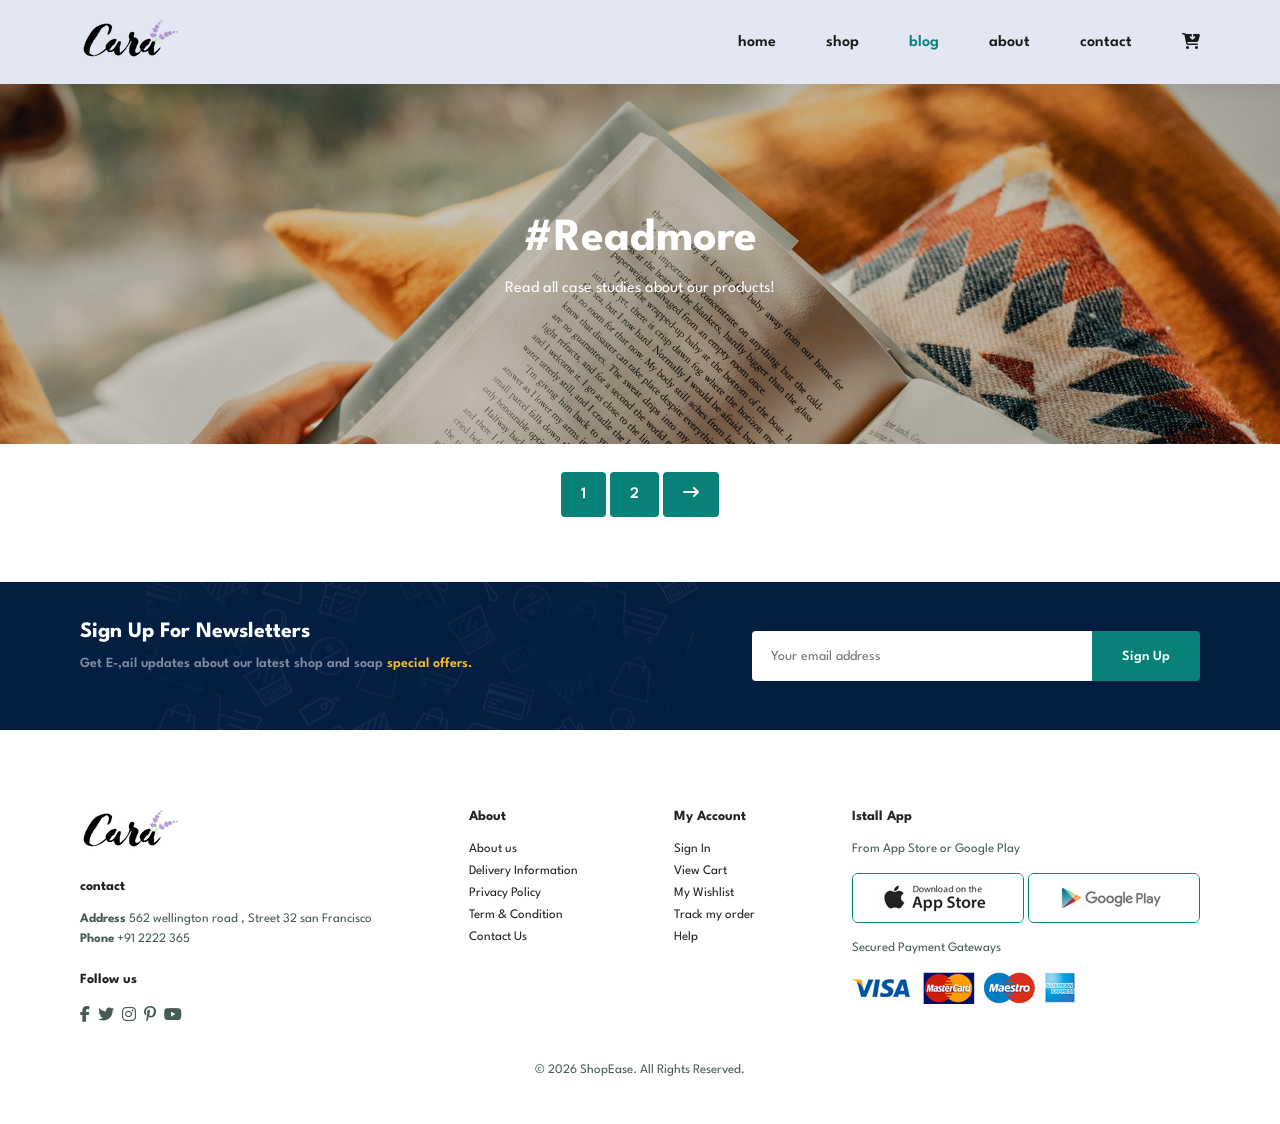
==== blog.html @ 00097d2b "creating a blog page" ====
<!DOCTYPE html>
<html lang="en">
    <head>
        <meta charset="UTF-8">
        <meta name="viewport" content="width=device-width, initial-scale=1.0">
        <title>clothezone</title>
        <link rel="stylesheet"
            href="https://cdnjs.cloudflare.com/ajax/libs/font-awesome/6.5.1/css/all.min.css">
        <link rel="stylesheet" href="style.css">

    </head>
    <body>

        <section id="header">
            <a href="#"><img src="img/logo.png" class="logo" alt></a>

            <div id="navbar">
                <a href="#" id="close">
                    <i class="fa-solid fa-xmark"></i>
                </a>
                <li><a href="index.html">home</a></li>
                <li><a href="shop.html">shop</a></li>
                <li><a class="active" href="blog.html">blog</a></li>
                <li><a href="about.html">about</a></li>
                <li><a href="contact.html">contact</a></li>
                <li><a href="cart.html"><i
                            class="fa-solid fa-cart-arrow-down"></i></a></li>

            </div>

            <div id="mobile">
                <i id="bar" class="fas fa-outdent"></i>
            </div>

        </section>

        <section id="page-header" class="blog-header">

            <h2>#Readmore</h2>

            <p>Read all case studies about our products!</p>

        </section>

       

        <section id="pagination" class="section-p1">
            <a href="#">1</a>
            <a href="#">2</a>
            <a href="#"><i class="fa-solid fa-arrow-right-long"></i></a>
        </section>

        <section id="newsletter" class="section-p1 section-m1">
            <div class="newstext">
                <h4>Sign Up For Newsletters</h4>
                <p>Get E-,ail updates about our latest shop and soap
                    <span>special offers.</span></p>

            </div>
            <div class="form">
                <input type="text" placeholder="Your email address">
                <button class="normal">Sign Up</button>
            </div>
        </section>
        <footer class="section-p1">
            <div class="col">
                <img class="logo" src="img/logo.png" alt>
                <h4>contact</h4>
                <p><strong>Address</strong> 562 wellington road , Street 32 san
                    Francisco</p>
                <p><strong>Phone</strong> +91 2222 365</p>
                <div class="follow">
                    <h4>Follow us</h4>
                    <div class="icon">
                        <i class="fab fa-facebook-f"></i>
                        <i class="fab fa-twitter"></i>
                        <i class="fab fa-instagram"></i>
                        <i class="fab fa-pinterest-p"></i>
                        <i class="fab fa-youtube"></i>
                    </div>
                </div>
            </div>

            <div class="col">
                <h4>About</h4>
                <a href="#">About us</a>
                <a href="#">Delivery Information</a>
                <a href="#">Privacy Policy</a>
                <a href="#">Term & Condition</a>
                <a href="#">Contact Us</a>
            </div>

            <div class="col">
                <h4>My Account</h4>
                <a href="#"> Sign In</a>
                <a href="#">View Cart</a>
                <a href="#">My Wishlist</a>
                <a href="#">Track my order</a>
                <a href="#">Help</a>
            </div>

            <div class="col install">
                <h4>Istall App</h4>
                <p>From App Store or Google Play</p>
                <div class="row">
                    <img src="img/pay/app.jpg" alt>
                    <img src="img/pay/play.jpg" alt>
                </div>
                <p>Secured Payment Gateways</p>
                <img src="img/pay/pay.png" alt>
            </div>

            <div class="copyright">
                <p>© 2026 ShopEase. All Rights Reserved.</p>
            </div>

        </footer>
        <script src="script.js"></script>
    </body>
</html>
---- style.css ----
@import url('https://fonts.googleapis.com/css2?family=Spartan:wght@100;200;300;400;500;600;700;800;900&display=swap');

* {
    margin: 0;
    padding: 0;
    box-sizing: border-box;
    font-family: 'Spartan', sans-serif;
}

h1 {
    font-size: 50px;
    line-height: 64px;
    color: #222;
}

h2 {
    font-size: 46px;
    line-height: 54px;
    color: #222;
}

h4 {
    font-size: 20px;
    color: #222;

}

h6 {
    font-weight: 700;
    font-size: 12px;
}

p {
    font-size: 16px;
    color: #465b52;
    margin: 15px 0 20px 0;
}

.section-p1 {
    padding: 40px 80px;
}

.section-m1 {
    margin: 40px 0;

}

button.normal {
    font-size: 14px;
    font-weight: 600;
    padding: 15px 30px;
    color: #000;
    background-color: #fff;
    border-radius: 4px;
    cursor: pointer;
    border: none;
    transition: 0.2s;
}


body {
    width: 100%;
}

/* header :start */


#header {
    display: flex;
    align-items: center;
    justify-content: space-between;
    padding: 20px 80px;
    background: #E3E6F3;
    box-shadow: 0 5px 15px rgb(0, 0, 0, 0.06);
    z-index: 999;
    position: sticky;
    top: 0;
    left: 0;
}

/* Navbar */

#navbar {
    display: flex;
    align-items: center;
    gap: 50px;
    list-style: none;
}

#navbar li a {
    text-decoration: none;
    font-size: 16px;
    font-weight: 600;
    color: #1a1a1a;

}

#navbar li a:hover,
#navbar li a.active {
    color: #088178;
}

#mobile{
    display: none;
    align-items: center;
}

#mobile i{
    color: #1a1a1a;
    font-size: 24px;
    padding-left: 20px;
    cursor: pointer;
}

#close{
    display: none;
}

/* home page */

#hero {
    background-image: url("img/hero4.png");
    height: 90vh;
    width: 100%;
    background-size: cover;
    background-position: top 25% right 0;
    padding: 0 80px;
    display: flex;
    flex-direction: column;
    align-items: start;
    justify-content: center;
}

#hero h4 {
    padding-bottom: 15px;

}

#hero h1 {
    color: #088178;

}

#hero button {
    background-image: url(img/button.png);
    background-color: transparent;
    color: #088178;
    border: 0;
    padding: 14px 80px 14px 65px;
    background-repeat: no-repeat;
    cursor: pointer;
    font-weight: 1000px;
    font-size: 18px;
}

#feature {
    display: flex;
    align-items: center;
    justify-content: space-between;
    flex-wrap: wrap;
}

#feature .fe-box {
    width: 180px;
    text-align: center;
    padding: 25px 15px;
    box-shadow: 20px 20px 34px rgba(0, 0, 0, 0.03);
    border-radius: 4px;
    border: 1px solid #cce7d0;
    margin: 15px 0;

}

#feature .fe-box:hover {
    box-shadow: 10px 10px 54px rgba(70, 62, 221, 0.1);
}

#feature .fe-box img {
    width: 100px;
    margin-bottom: 10px;
}

#feature .fe-box h6 {
    display: inline-block;
    padding: 9px 8px 6px;
    line-height: 1;
    border-radius: 4px;
    color: #088178;
    background-color: #fddde4;
}

#feature .fe-box:nth-child(2) h6 {
    background-color: rgb(144, 186, 186);
}

#feature .fe-box:nth-child(3) h6 {
    background-color: rgb(163, 134, 171);
}

#feature .fe-box:nth-child(4) h6 {
    background-color: rgb(117, 147, 173);
}

#feature .fe-box:nth-child(5) h6 {
    background-color: rgb(184, 192, 151);
}

#feature .fe-box:nth-child(6) h6 {
    background-color: rgb(125, 146, 146);
}

.featured {
    padding: 50px;
    background: #f8f9fc;
    text-align: center;
}

.product-container {
    display: grid;
    grid-template-columns: repeat(auto-fit, minmax(230px, 1fr));
    gap: 25px;
}

.card {
    background: #fff;
    border-radius: 15px;
    padding: 15px;
    transition: 0.3s;
    box-shadow: 0 4px 12px rgba(0, 0, 0, 0.1);
    position: relative;
}

.card:hover {
    transform: translateY(-10px);
    box-shadow: 0 10px 25px rgba(0, 0, 0, 0.15);
}

.card img {
    width: 100%;
    border-radius: 10px;
}

.card h3 {
    margin: 10px 0 5px;
    font-size: 18px;
}

/* ⭐ Rating */
.rating {
    color: #fbc531;
    margin-bottom: 8px;
}

/* Price */
.price {
    font-size: 18px;
    font-weight: bold;
    color: #27ae60;
}

/* Button */
.btn {
    margin-top: 10px;
    width: 100%;
    padding: 10px;
    border: none;
    background: black;
    color: white;
    border-radius: 25px;
    cursor: pointer;
    transition: 0.3s;
}

.btn:hover {
    background: #ff6b6b;
}

#products1 {
    text-align: center;
}

#products1 .pro-container {
    display: flex;
    justify-content: space-between;
    padding-top: 20px;
    flex-wrap: wrap;

}

#products1 .pro {
    width: 23%;
    min-width: 250px;
    padding: 10px 12px;
    border: 1px solid #cce7d0;
    border-radius: 25px;
    cursor: pointer;
    box-shadow: 20px 20px 30px rgba(0, 0, 0, 0.02);
    margin: 15px 0;
    transition: 0.2s ease;
    position: relative;
}

#products1 .pro:hover {
    box-shadow: 20px 20px 30px rgba(0, 0, 0, 0.06);
}

#products1 .pro img {
    width: 100%;
    border-radius: 20px;

}

#products1 .pro .des {
    text-align: start;
    padding: 10px 0;
}

#products1 .pro .des span {
    color: #606063;
    font-size: 12px;
}

#products1 .pro .des h5 {
    padding-top: 7px;
    color: #1a1a1a;
    font-size: 14px;
}

#products1 .pro .des i {
    font-size: 12px;
    color: rgb(243, 181, 25);
}

#products1 .pro .des h4 {
    padding-top: 7px;
    font-size: 15px;
    font-weight: 700;
    color: #088178;
}

#products1 .pro .fa-cart-shopping {
    width: 40px;
    height: 40px;
    line-height: 40px;
    border-radius: 50px;
    background-color: #e8f6ea;
    font-weight: 700;
    color: #088178;
    border: 1px solid #cce7d0;
    position: absolute;
    bottom: 20px;
    right: 10px;


}

#banner {
    display: flex;
    flex-direction: column;
    justify-content: center;
    align-items: center;
    text-align: center;
    background-image: url("img/banner/b2.jpg");
    width: 100%;
    height: 40vh;
    background-size: cover;
    background-position: center;

}

#banner h4 {
    color: #fff;
    font-size: 16px;
}

#banner h2 {
    color: #fff;
    font-size: 30px;
    padding: 10px 0;
}

#banner h2 span {
    color: #ef3636;
}

#banner button:hover {
    background: #088178;
    color: #fff;

}

#sm-banner {
    display: flex;
    justify-content: space-between;
    flex-wrap: wrap;

}

#sm-banner .banner-box {
    display: flex;
    flex-direction: column;
    justify-content: center;
    align-items: flex-start;
    text-align: center;
    background-image: url("img/banner/b17.jpg");
    min-width: 670px;
    height: 50vh;
    background-size: cover;
    background-position: center;
    padding: 30px;
}

#sm-banner .banner-box2 {
    background-image: url("img/banner/b10.jpg");
}

#sm-banner h2 {
    color: #fff;
    font-size: 28px;
    font-weight: 800;
}

#sm-banner span {
    color: #fff;
    font-size: 14px;
    font-weight: 500;
    padding-bottom: 15px;
}

button.white {
    font-size: 13px;
    font-weight: 600;
    padding: 11px 18px;
    color: #fff;
    background-color: transparent;
    cursor: pointer;
    border: 1px solid #fff;
    outline: none;
    transition: 0.2s;
}


#sm-banner .banner-box:hover button {
    background-color: #088178;
    border: 1px solid #088178;
}

#banner3 {
    display: flex;
    justify-content: space-between;
    flex-wrap: wrap;
    padding: 0 80px;
}

#banner3 .banner-box {
    display: flex;
    flex-direction: column;
    justify-content: center;
    align-items: flex-start;
    /* text-align: center; */
    background-image: url("img/banner/b7.jpg");
    min-width: 30%;
    height: 30vh;
    background-size: cover;
    background-position: center;
    padding: 20px;
    margin-bottom: 20px;
}

#banner3 .banner-box2 {
    background-image: url("img/banner/b4.jpg");
}

#banner3 .banner-box3 {
    background-image: url("img/banner/b18.jpg");
}

#banner3 h2 {
    color: #fff;
    font-weight: 900;
    font-size: 22px;
}

#banner3 h3 {
    color: #ec544e;
    font-weight: 800;
    font-size: 15px;
}

#newsletter {
    display: flex;
    justify-content: space-between;
    flex-wrap: wrap;
    align-items: center;
    background-image: url("img/banner/b14.png");
    background-repeat: no-repeat;
    background-position: 20% 30%;
    background-color: #041e42;
}

#newsletter h4 {
    font-size: 22px;
    font-weight: 700;
    color: #fff;

}

#newsletter p {
    font-size: 14px;
    font-weight: 600;
    color: #818ea0;

}

#newsletter p span {
    color: #ffbd27;
}

#newsletter .form {
    display: flex;
    width: 40%;
}

#newsletter input {
    height: 3.125rem;
    padding: 0 1.25em;
    font-size: 14px;
    width: 100%;
    border: 1px solid transparent;
    border-radius: 4px;
    outline: none;
    border-top-right-radius: 0;
    border-bottom-right-radius: 0;
}

#newsletter button {
    background-color: #088178;
    color: #fff;
    white-space: nowrap;
    border-top-left-radius: 0;
    border-bottom-left-radius: 0;
}

footer {
    display: flex;
    flex-wrap: wrap;
    justify-content: space-between;
}

footer .col {
    display: flex;
    flex-direction: column;
    align-items: flex-start;
    margin-bottom: 20px;
}

footer .logo {
    margin-bottom: 30px;
}

footer h4 {
    font-size: 14px;
    padding-bottom: 20px;

}

footer p {
    font-size: 13px;
    margin: 0 0 8px 0;

}

footer a {
    font-size: 13px;
    text-decoration: none;
    color: #222;
    margin-bottom: 10px;

}

footer .follow {
    margin-top: 20px;
}

footer .follow i {
    color: #465b52;
    padding-right: 4px;
    cursor: pointer;
}


footer .install .row img {
    border: 1px solid #088178;
    border-radius: 6px;

}

footer .install img {
    margin: 10px 0 15px 0;
}

footer .copyright {
    width: 100%;
    text-align: center;
    margin-top: 20px;
}

footer .follow i:hover,
footer a:hover {
    color: #088178;

}

/* shop-page */

#page-header{
    background-image: url(img/banner/b1.jpg);
    width: 100%;
    height: 40vh;
    background-size: cover;
    display: flex;
    justify-content: center;
    text-align: center;
    flex-direction: column;
    padding: 14px;


}

#page-header h2,
#page-header p{
    color: #fff;
}

#pagination{
    text-align: center;

}

#pagination a{
    text-decoration: none;
    background-color: #088178;
    padding: 15px 20px;
    border-radius: 4px;
    color: #fff;
    font-weight: 600;
}

/* Single Page */

#prodetails{
    display: flex;
    margin-top: 20px;
}

#prodetails .single-pro-image{
    width: 30%;
    margin-right: 50px;
}

.small-img-group{
    display: flex;
    justify-content: space-between;
}

.small-img-col{
    flex-basis: 24%;
    cursor: pointer;
}

#prodetails .single-pro-details{
   width: 50%; 
   padding-top: 30px;

}

#prodetails .single-pro-details h4{
    padding: 40px 0 20px;
}

#prodetails .single-pro-details h2{
    font-size: 26px;
}

#prodetails .single-pro-details select{
    display: block;
    padding: 5px 10px;
    margin-bottom: 10px;
}

#prodetails .single-pro-details input{
    width: 50px;
    height: 47px;
    padding-left: 10px;
    font-size: 16px;
    margin-right: 10px;
}

#prodetails .single-pro-details button{
    background-color: #088178;
    color: #fff;
}

#prodetails .single-pro-details input:focus{
    outline: none;
}

#prodetails .single-pro-details span{
    line-height: 25px;
}

/* blog page */

#page-header.blog-header{
     background-image: url("img/banner/b19.jpg");
    
}

@media (max-width: 799px){

    /* HEADER */

    #header{
        padding: 20px 30px;
    }

    /* NAVBAR */

    #navbar{
        display: flex;
        flex-direction: column;
        align-items: flex-start;
        justify-content: flex-start;

        position: fixed;

        top: 0;
        right: -300px;

        height: 100vh;
        width: 300px;

        background-color: #E3E6F3;

        box-shadow: 0 40px 60px rgba(0,0,0,0.1);

        padding: 80px 0 0 20px;

        transition: 0.3s;
        z-index: 999;
    }

    #navbar.active{
        right: 0px;
    }

    #navbar li{
        margin-bottom: 25px;
    }

    /* MOBILE ICON */

    #mobile{
        display: flex;
        align-items: center;
    }

    #mobile i{
        font-size: 24px;
        color: #1a1a1a;
        padding-left: 20px;
        cursor: pointer;
    }

     #close{
        display: initial;

        position: absolute;

        top: 30px;
        left: 30px;

        color: #222;
        font-size: 24px;
    }

    /* HERO */

    #hero{
        height: 70vh;
        padding: 0 40px;
        background-position: top 30% right 30%;
    }

    /* FEATURE SECTION */

    #feature{
        justify-content: center;
        gap: 20px;
    }

    /* PRODUCTS */

    #products1 .pro-container{
        justify-content: center;
    }

    #products1 .pro{
        margin: 15px;
    }

    /* SMALL BANNER */

    #sm-banner .banner-box{
        min-width: 100%;
        height: 30vh;
    }

    /* BANNER 3 */

    #banner3{
        padding: 0 40px;
    }

    #banner3 .banner-box{
        width: 28%;
    }

    /* NEWSLETTER */

    #newsletter .form{
        width: 70%;
    }
}

@media (max-width: 477px){

    /* HEADER */

    #header{
        padding: 10px 20px;
    }

    /* HERO */

    #hero{
        padding: 0 20px;
        background-position: 55%;
    }

    #hero h1{
        font-size: 38px;
    }

    #hero h2{
        font-size: 32px;
    }

    /* FEATURES */

    #feature{
        justify-content: space-between;
    }

    #feature .fe-box{
        width: 155px;
        margin: 0 0 15px 0;
    }

    /* PRODUCTS */

    #products1 .pro{
        width: 100%;
    }

    /* BANNER */

    #banner{
        height: 40vh;
    }

    #banner h2{
        font-size: 22px;
    }

    /* SMALL BANNERS */

    #sm-banner .banner-box{
        height: 40vh;
    }

    #sm-banner .banner-box2{
        margin-top: 20px;
    }

    /* BANNER 3 */

    #banner3{
        padding: 0 20px;
    }

    #banner3 .banner-box{
        width: 100%;
    }

    /* NEWSLETTER */

    #newsletter{
        padding: 40px 20px;
    }

    #newsletter .form{
        width: 100%;
    }

    /* FOOTER */

    footer .copyright{
        text-align: start;
    }



/* single products */

#prodetails{
    display: flex;
    flex-direction: column;
}

#prodetails .single-pro-image{
    width: 100%;
    margin-right: 0px;
    /* margin-left: 0px; */
}

#prodetails .single-pro-details{
    width: 100%;
  
}

}
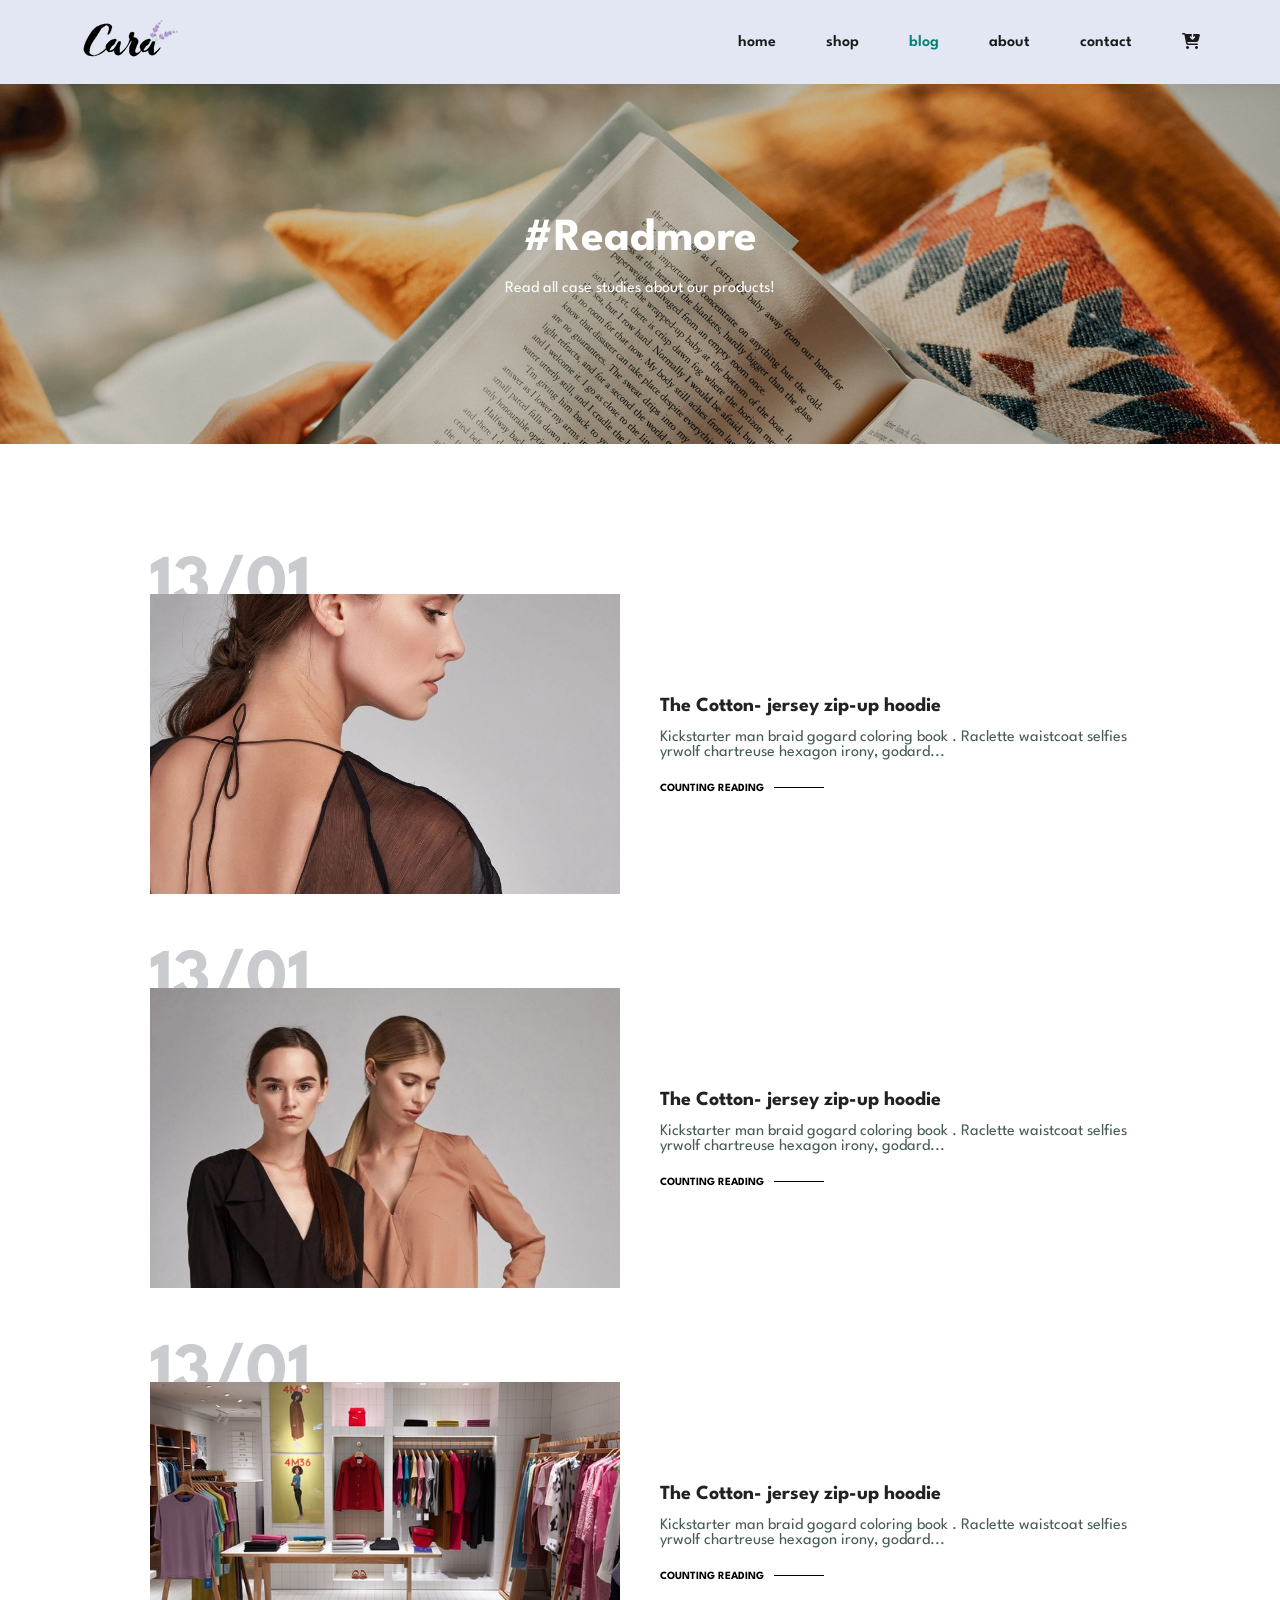
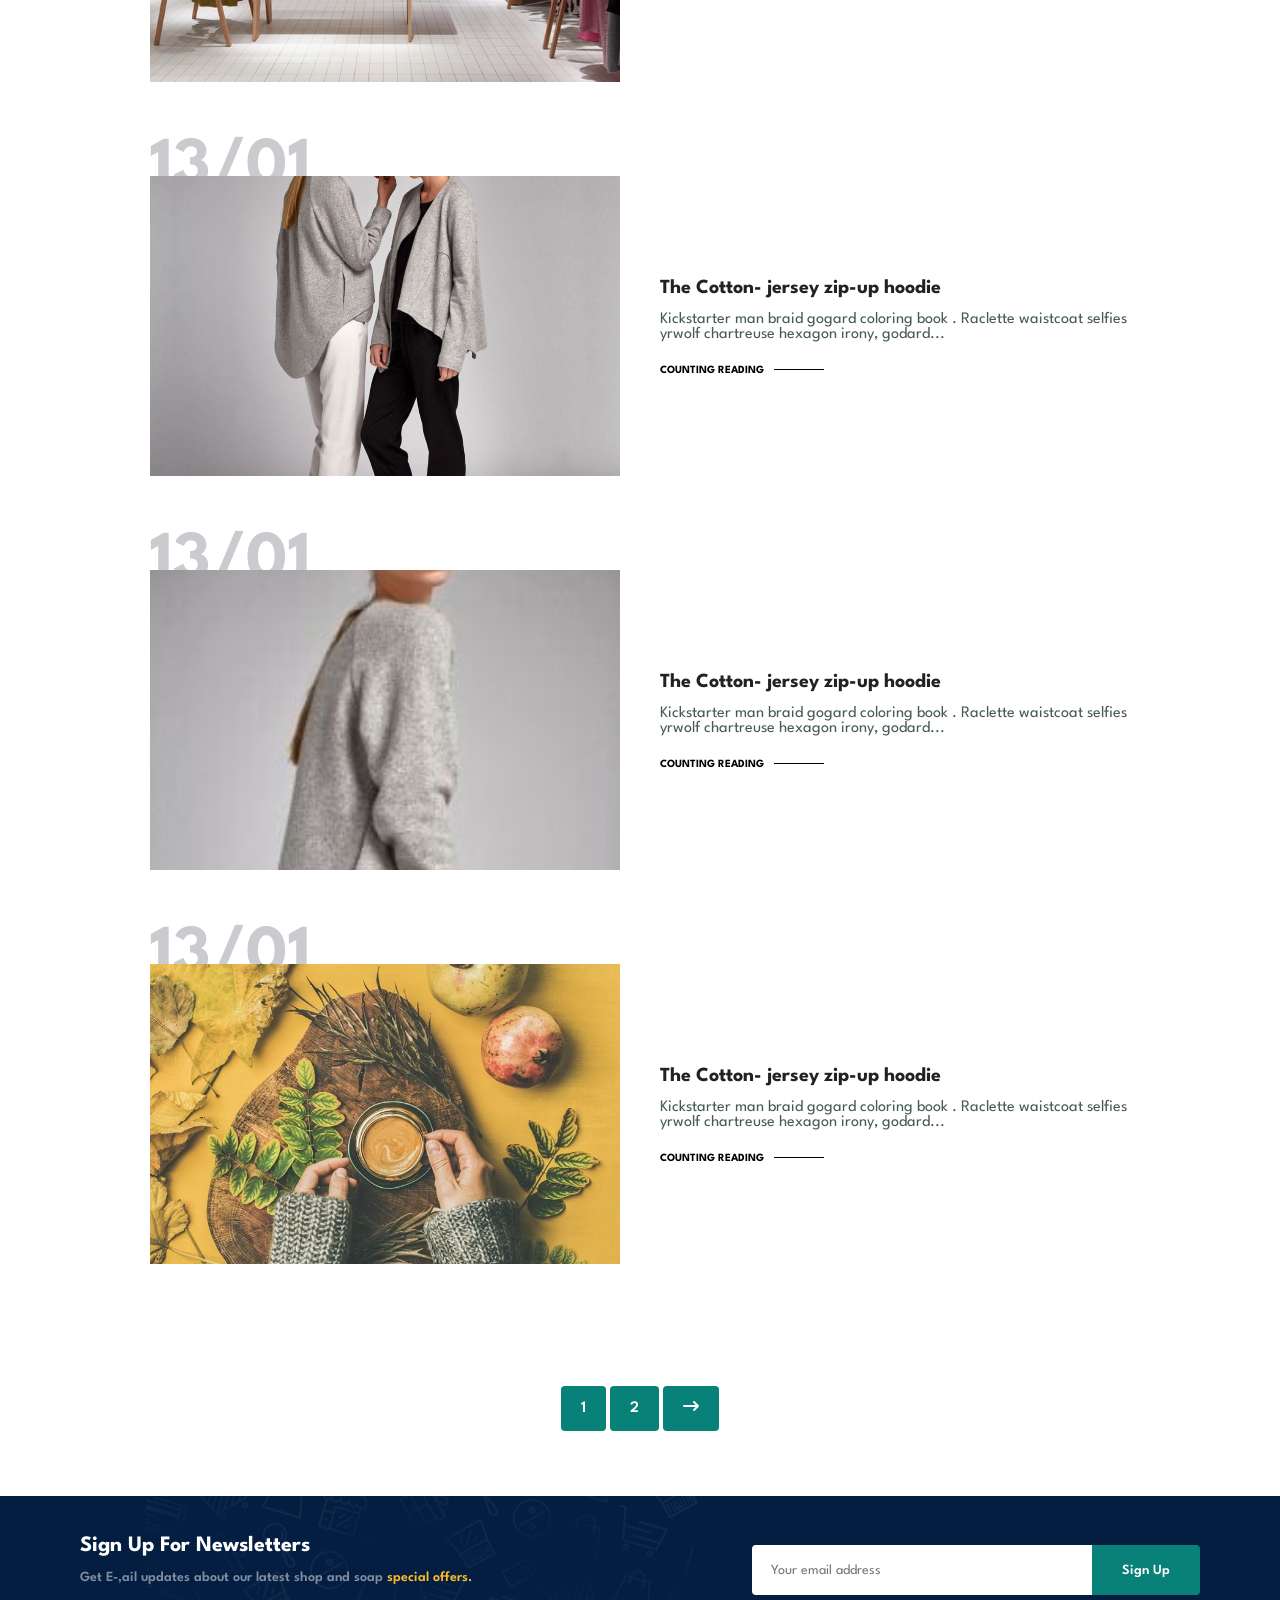
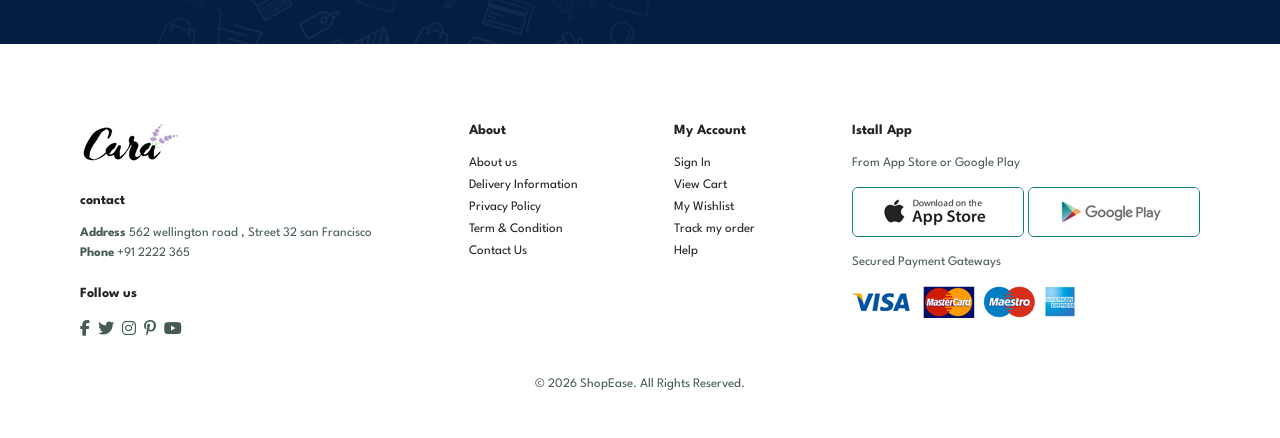
==== commit 7fc0f217: "add blog page" ====
--- a/blog.html
+++ b/blog.html
@@ -42,7 +42,74 @@
 
         </section>
 
-       
+        <section id="blog">
+            <div class="blog-box">
+                <div class="blog-img">
+                    <img src="img/blog/b1.jpg" alt="">
+                </div>
+                <div class="blog-details">
+                     <h4>The Cotton- jersey zip-up hoodie</h4>
+                     <p>Kickstarter man braid gogard coloring book . Raclette waistcoat selfies yrwolf chartreuse hexagon irony, godard...</p>
+                     <a href="#">COUNTING READING</a>
+                </div>
+                <h1>13/01</h1>
+            </div>
+             <div class="blog-box">
+                <div class="blog-img">
+                    <img src="img/blog/b2.jpg" alt="">
+                </div>
+                <div class="blog-details">
+                     <h4>The Cotton- jersey zip-up hoodie</h4>
+                     <p>Kickstarter man braid gogard coloring book . Raclette waistcoat selfies yrwolf chartreuse hexagon irony, godard...</p>
+                     <a href="#">COUNTING READING</a>
+                </div>
+                <h1>13/01</h1>
+            </div>
+             <div class="blog-box">
+                <div class="blog-img">
+                    <img src="img/blog/b3.jpg" alt="">
+                </div>
+                <div class="blog-details">
+                     <h4>The Cotton- jersey zip-up hoodie</h4>
+                     <p>Kickstarter man braid gogard coloring book . Raclette waistcoat selfies yrwolf chartreuse hexagon irony, godard...</p>
+                     <a href="#">COUNTING READING</a>
+                </div>
+                <h1>13/01</h1>
+            </div>
+             <div class="blog-box">
+                <div class="blog-img">
+                    <img src="img/blog/b4.jpg" alt="">
+                </div>
+                <div class="blog-details">
+                     <h4>The Cotton- jersey zip-up hoodie</h4>
+                     <p>Kickstarter man braid gogard coloring book . Raclette waistcoat selfies yrwolf chartreuse hexagon irony, godard...</p>
+                     <a href="#">COUNTING READING</a>
+                </div>
+                <h1>13/01</h1>
+            </div>
+             <div class="blog-box">
+                <div class="blog-img">
+                    <img src="img/blog/b5.jpg" alt="">
+                </div>
+                <div class="blog-details">
+                     <h4>The Cotton- jersey zip-up hoodie</h4>
+                     <p>Kickstarter man braid gogard coloring book . Raclette waistcoat selfies yrwolf chartreuse hexagon irony, godard...</p>
+                     <a href="#">COUNTING READING</a>
+                </div>
+                <h1>13/01</h1>
+            </div>
+             <div class="blog-box">
+                <div class="blog-img">
+                    <img src="img/blog/b6.jpg" alt="">
+                </div>
+                <div class="blog-details">
+                     <h4>The Cotton- jersey zip-up hoodie</h4>
+                     <p>Kickstarter man braid gogard coloring book . Raclette waistcoat selfies yrwolf chartreuse hexagon irony, godard...</p>
+                     <a href="#">COUNTING READING</a>
+                </div>
+                <h1>13/01</h1>
+            </div>
+        </section> 
 
         <section id="pagination" class="section-p1">
             <a href="#">1</a>
--- a/style.css
+++ b/style.css
@@ -716,6 +716,76 @@
     
 }
 
+#blog{
+    padding:150px 150px 0 150px;
+
+}
+
+#blog .blog-box{
+    display: flex;
+    align-items:center;
+    width:100%;
+    position: relative;
+    padding-bottom:90px ;
+}
+
+#blog .blog-img{
+    width: 50%;
+    margin-right: 40px;
+
+}
+
+#blog img{
+    width: 100%;
+    height: 300px;
+    object-fit: cover;
+}
+
+#blog .blog-details{
+    width: 50%;
+    /* margin-right: 40px; */
+
+}
+
+#blog .blog-details a{
+    text-decoration: none;
+    font-size: 11px;
+    color: #000;
+    font-weight: 700;
+    position: relative;
+
+}
+
+#blog .blog-details a::after{
+    content: "";
+    width: 50px;
+    height: 1px;
+    background-color: #000;
+    position: absolute;
+    top: 4px;
+    right:-60px;
+}
+
+#blog .blog-details a:hover{
+    color: #088178;
+
+}
+
+#blog .blog-details a:hover::after{
+    background-color: #088178;
+}
+
+#blog .blog-box h1{
+    position: absolute;
+    top: -40px;
+    left: 0;
+    font-size: 70px;
+    font-weight: 700;
+    color: #c9cbce;
+    z-index: -9;
+}
+
+
 @media (max-width: 799px){
 
     /* HEADER */
@@ -939,4 +1009,27 @@
   
 }
 
-}
+/* blog-page */
+
+#blog {
+    padding: 100px 20px 0 20px;
+}
+
+#blog .blog-box {
+    display: flex;
+    flex-direction: column;
+    align-items: flex-start;
+    
+}
+
+#blog .blog-img {
+    width: 100%;
+    margin-right: 0px;
+    margin-bottom: 30px;
+}
+
+#blog .blog-details {
+    width: 100%;
+}
+
+}
